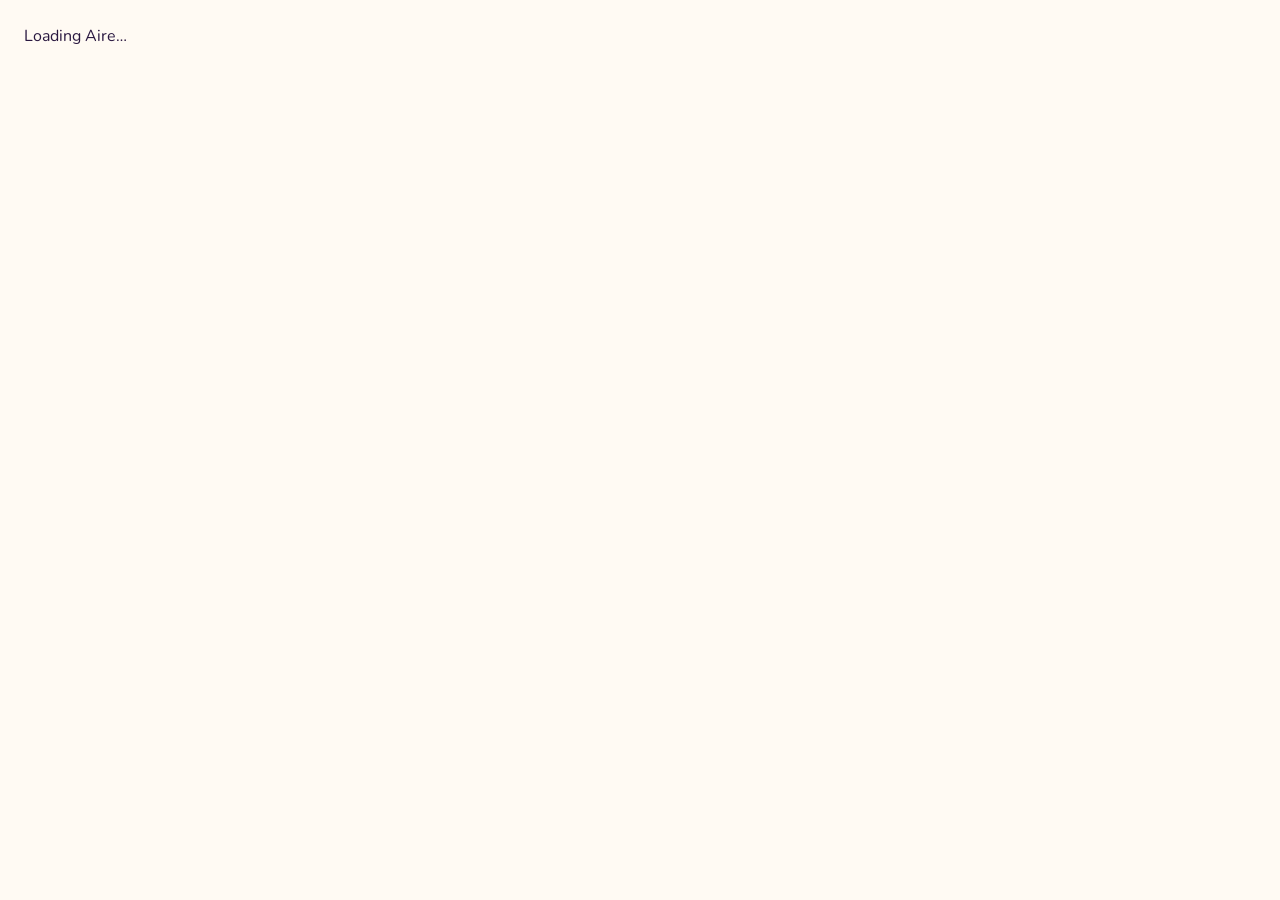
==== app.html @ 7f3675e6 "Add Aire site pages, styles, logo and app data layer (WIP) Co-Authored-By: Claude Opus 5.5 <noreply@" ====
<!doctype html>
<html lang="en-IE">
<head>
  <meta charset="utf-8">
  <meta name="viewport" content="width=device-width, initial-scale=1, viewport-fit=cover">
  <title>Aire · App</title>
  <meta name="description" content="The Aire app: find, book and manage vetted babysitters, or manage your babysitting jobs.">
  <link rel="icon" href="assets/logo-mark.svg" type="image/svg+xml">
  <link rel="preconnect" href="https://fonts.googleapis.com">
  <link rel="preconnect" href="https://fonts.gstatic.com" crossorigin>
  <link href="https://fonts.googleapis.com/css2?family=Fredoka:wght@500;600;700&family=Nunito:wght@500;600;700;800&display=swap" rel="stylesheet">
  <link rel="stylesheet" href="css/styles.css">
  <script src="js/site.js"></script>
</head>
<body class="app-body">
  <div id="root" aria-live="polite"><p style="padding:24px">Loading Aire…</p></div>
  <div class="toasts" id="toasts" role="status" aria-live="polite"></div>
  <div id="modal-root"></div>
  <noscript><p style="padding:24px">The Aire app needs JavaScript to run.</p></noscript>
  <script src="js/store.js"></script>
  <script src="js/app.js"></script>
</body>
</html>
---- css/styles.css ----
/* =========================================================
   Aire — shared styles
   Palette: pink · blue · purple · yellow
   ========================================================= */
:root {
  --pink: #ec4899;
  --pink-soft: #fde2f0;
  --blue: #3b82f6;
  --blue-soft: #dbeafe;
  --purple: #6b2d8f;
  --purple-2: #8b46b8;
  --purple-soft: #efe3f8;
  --yellow: #fbbf24;
  --yellow-soft: #fff4cf;

  --bg: #fffaf3;
  --surface: #ffffff;
  --surface-2: #faf3ff;
  --text: #2a1840;
  --muted: #6d5f80;
  --border: #eadff3;
  --shadow: 0 10px 30px -12px rgba(75, 30, 110, .25);
  --ok: #16a34a;
  --warn: #d97706;
  --danger: #dc2626;

  --radius: 18px;
  --radius-sm: 12px;
  --font-display: "Fredoka", "Nunito", system-ui, sans-serif;
  --font-body: "Nunito", system-ui, -apple-system, "Segoe UI", sans-serif;
  color-scheme: light;
}

@media (prefers-color-scheme: dark) {
  :root:not([data-theme="light"]) {
    --bg: #130b1d;
    --surface: #1e1430;
    --surface-2: #261a3b;
    --text: #f6efff;
    --muted: #b7a8cc;
    --border: #35274d;
    --pink-soft: #3d1a33;
    --blue-soft: #172a4a;
    --purple-soft: #2e1b44;
    --yellow-soft: #3a2f12;
    --purple: #c08ae6;
    --purple-2: #d6a8f5;
    --shadow: 0 10px 30px -12px rgba(0, 0, 0, .6);
    color-scheme: dark;
  }
}
:root[data-theme="dark"] {
  --bg: #130b1d;
  --surface: #1e1430;
  --surface-2: #261a3b;
  --text: #f6efff;
  --muted: #b7a8cc;
  --border: #35274d;
  --pink-soft: #3d1a33;
  --blue-soft: #172a4a;
  --purple-soft: #2e1b44;
  --yellow-soft: #3a2f12;
  --purple: #c08ae6;
  --purple-2: #d6a8f5;
  --shadow: 0 10px 30px -12px rgba(0, 0, 0, .6);
  color-scheme: dark;
}

* { box-sizing: border-box; }
html { scroll-behavior: smooth; }
body {
  margin: 0;
  font-family: var(--font-body);
  background: var(--bg);
  color: var(--text);
  line-height: 1.55;
  -webkit-font-smoothing: antialiased;
}
img, svg { max-width: 100%; }
a { color: var(--purple); }
h1, h2, h3, h4 { font-family: var(--font-display); line-height: 1.15; margin: 0 0 .5em; font-weight: 600; }
h1 { font-size: clamp(2.2rem, 5vw, 3.6rem); }
h2 { font-size: clamp(1.7rem, 3.4vw, 2.4rem); }
h3 { font-size: 1.25rem; }
p { margin: 0 0 1em; }
.muted { color: var(--muted); }
.small { font-size: .875rem; }
.center { text-align: center; }
.container { width: min(1120px, 100% - 32px); margin-inline: auto; }
.sr-only { position: absolute; width: 1px; height: 1px; overflow: hidden; clip: rect(0 0 0 0); white-space: nowrap; }

/* ---------- brand ---------- */
.brand { display: inline-flex; align-items: center; gap: 10px; text-decoration: none; color: var(--purple); }
.brand img { width: 46px; height: auto; }
.brand span { font-family: var(--font-display); font-weight: 700; font-size: 1.7rem; letter-spacing: .04em; }
.gradient-text {
  background: linear-gradient(90deg, var(--pink), var(--purple-2) 45%, var(--blue));
  -webkit-background-clip: text; background-clip: text; color: transparent;
}
.rainbow-bar { height: 6px; background: linear-gradient(90deg, var(--blue), var(--yellow), var(--pink), var(--purple-2)); }

/* ---------- site header ---------- */
.site-header { position: sticky; top: 0; z-index: 50; background: color-mix(in srgb, var(--bg) 88%, transparent); backdrop-filter: blur(10px); border-bottom: 1px solid var(--border); }
.site-header .container { display: flex; align-items: center; justify-content: space-between; gap: 16px; min-height: 68px; }
.nav { display: flex; align-items: center; gap: 6px; }
.nav a { text-decoration: none; color: var(--text); font-weight: 700; padding: 8px 12px; border-radius: 999px; }
.nav a:hover, .nav a[aria-current="page"] { background: var(--purple-soft); color: var(--purple); }
.nav-toggle { display: none; }
@media (max-width: 820px) {
  .nav-toggle { display: inline-flex; }
  .nav { display: none; position: absolute; top: 68px; left: 0; right: 0; flex-direction: column; align-items: stretch; background: var(--surface); padding: 12px 16px 18px; border-bottom: 1px solid var(--border); box-shadow: var(--shadow); }
  .nav.open { display: flex; }
}

/* ---------- buttons ---------- */
.btn {
  --b: var(--purple);
  display: inline-flex; align-items: center; justify-content: center; gap: 8px;
  font: 700 1rem var(--font-body); padding: 12px 22px; border-radius: 999px;
  border: 2px solid var(--b); background: var(--b); color: #fff; cursor: pointer;
  text-decoration: none; transition: transform .12s, box-shadow .12s, background .12s;
}
.btn:hover { transform: translateY(-1px); box-shadow: var(--shadow); }
.btn:active { transform: translateY(0); }
.btn:disabled { opacity: .5; cursor: not-allowed; transform: none; box-shadow: none; }
.btn.pink { --b: var(--pink); }
.btn.blue { --b: var(--blue); }
.btn.yellow { --b: var(--yellow); color: #3a2400; }
.btn.danger { --b: var(--danger); }
.btn.ghost { background: transparent; color: var(--b); }
.btn.light { background: var(--surface); color: var(--text); border-color: var(--border); }
.btn.sm { padding: 7px 14px; font-size: .875rem; }
.btn.block { width: 100%; }
.icon-btn { display: inline-grid; place-items: center; width: 42px; height: 42px; border-radius: 50%; border: 1px solid var(--border); background: var(--surface); color: var(--text); cursor: pointer; position: relative; }
.icon-btn:hover { background: var(--purple-soft); }
.icon-btn svg { width: 22px; height: 22px; }
.dot { position: absolute; top: 4px; right: 4px; min-width: 18px; height: 18px; border-radius: 9px; background: var(--pink); color: #fff; font-size: .7rem; font-weight: 800; display: grid; place-items: center; padding: 0 4px; }

/* ---------- landing ---------- */
.hero { padding: 72px 0 56px; position: relative; overflow: hidden; }
.hero .container { display: grid; grid-template-columns: 1.1fr .9fr; gap: 40px; align-items: center; }
.hero .lead { font-size: 1.2rem; color: var(--muted); max-width: 34em; }
.hero-cta { display: flex; flex-wrap: wrap; gap: 12px; margin-top: 24px; }
.hero-art { position: relative; display: grid; place-items: center; }
.hero-art .blob { position: absolute; border-radius: 50%; filter: blur(2px); opacity: .9; }
.hero-art .b1 { width: 220px; height: 220px; background: var(--yellow); top: -10px; left: 0; opacity: .55; }
.hero-art .b2 { width: 260px; height: 260px; background: var(--pink); bottom: -20px; right: -10px; opacity: .4; }
.hero-art .b3 { width: 180px; height: 180px; background: var(--blue); bottom: 20px; left: 30px; opacity: .35; }
.hero-art .logo-card { position: relative; background: var(--surface); border-radius: 32px; padding: 40px 36px 28px; box-shadow: var(--shadow); text-align: center; width: min(380px, 100%); }
.hero-art .logo-card img { width: 100%; }
.hero-art .logo-card .word { font-family: var(--font-display); font-weight: 700; font-size: 4.2rem; color: var(--purple); letter-spacing: .05em; line-height: 1; margin-top: 8px; }
.pill { display: inline-flex; align-items: center; gap: 6px; padding: 6px 12px; border-radius: 999px; font-weight: 700; font-size: .85rem; background: var(--purple-soft); color: var(--purple); }
.pill.pink { background: var(--pink-soft); color: var(--pink); }
.pill.blue { background: var(--blue-soft); color: var(--blue); }
.pill.yellow { background: var(--yellow-soft); color: #a16207; }
:root[data-theme="dark"] .pill.yellow { color: var(--yellow); }
@media (prefers-color-scheme: dark) { :root:not([data-theme="light"]) .pill.yellow { color: var(--yellow); } }
@media (max-width: 860px) { .hero .container { grid-template-columns: 1fr; } .hero { padding-top: 40px; } }

section.block { padding: 64px 0; }
section.alt { background: var(--surface-2); }
.section-head { max-width: 680px; margin-bottom: 32px; }
.section-head.center { margin-inline: auto; }
.grid { display: grid; gap: 20px; }
.grid.c2 { grid-template-columns: repeat(2, minmax(0, 1fr)); }
.grid.c3 { grid-template-columns: repeat(3, minmax(0, 1fr)); }
.grid.c4 { grid-template-columns: repeat(4, minmax(0, 1fr)); }
@media (max-width: 900px) { .grid.c3, .grid.c4 { grid-template-columns: repeat(2, minmax(0, 1fr)); } }
@media (max-width: 620px) { .grid.c2, .grid.c3, .grid.c4 { grid-template-columns: 1fr; } }

.card { background: var(--surface); border: 1px solid var(--border); border-radius: var(--radius); padding: 22px; box-shadow: 0 1px 0 rgba(0,0,0,.02); }
.card.accent-pink { border-top: 5px solid var(--pink); }
.card.accent-blue { border-top: 5px solid var(--blue); }
.card.accent-purple { border-top: 5px solid var(--purple-2); }
.card.accent-yellow { border-top: 5px solid var(--yellow); }
.feature-icon { width: 48px; height: 48px; border-radius: 14px; display: grid; place-items: center; margin-bottom: 14px; }
.feature-icon svg { width: 26px; height: 26px; }
.fi-pink { background: var(--pink-soft); color: var(--pink); }
.fi-blue { background: var(--blue-soft); color: var(--blue); }
.fi-purple { background: var(--purple-soft); color: var(--purple); }
.fi-yellow { background: var(--yellow-soft); color: #b45309; }

.steps { counter-reset: s; }
.step { position: relative; padding-left: 64px; }
.step::before { counter-increment: s; content: counter(s); position: absolute; left: 0; top: 0; width: 46px; height: 46px; border-radius: 50%; display: grid; place-items: center; font: 700 1.3rem var(--font-display); color: #fff; background: var(--purple-2); }
.step:nth-child(4n+1)::before { background: var(--blue); }
.step:nth-child(4n+2)::before { background: var(--yellow); color: #3a2400; }
.step:nth-child(4n+3)::before { background: var(--pink); }

.stat { text-align: center; }
.stat b { display: block; font: 700 2.4rem var(--font-display); }
.stat:nth-child(4n+1) b { color: var(--pink); }
.stat:nth-child(4n+2) b { color: var(--blue); }
.stat:nth-child(4n+3) b { color: var(--purple-2); }
.stat:nth-child(4n+4) b { color: #d99a06; }

.cta-band { background: linear-gradient(120deg, var(--purple), var(--pink)); color: #fff; border-radius: 28px; padding: 44px; display: flex; flex-wrap: wrap; align-items: center; justify-content: space-between; gap: 20px; }
:root[data-theme="dark"] .cta-band { background: linear-gradient(120deg, #4c1d6e, #9d1f62); }
@media (prefers-color-scheme: dark) { :root:not([data-theme="light"]) .cta-band { background: linear-gradient(120deg, #4c1d6e, #9d1f62); } }
.cta-band h2 { margin: 0; }

details.faq { background: var(--surface); border: 1px solid var(--border); border-radius: var(--radius-sm); padding: 16px 20px; margin-bottom: 10px; }
details.faq summary { cursor: pointer; font-weight: 800; }
details.faq p { margin: 10px 0 0; color: var(--muted); }

table.data { width: 100%; border-collapse: collapse; background: var(--surface); border-radius: var(--radius-sm); overflow: hidden; }
table.data th, table.data td { text-align: left; padding: 12px 14px; border-bottom: 1px solid var(--border); vertical-align: top; }
table.data th { background: var(--purple-soft); color: var(--purple); font-family: var(--font-display); font-weight: 600; }
.table-wrap { overflow-x: auto; border: 1px solid var(--border); border-radius: var(--radius-sm); }

.swot { display: grid; grid-template-columns: 1fr 1fr; gap: 14px; }
.swot .card h3 { display: flex; align-items: center; gap: 10px; }
.swot .card h3 b { width: 36px; height: 36px; border-radius: 10px; display: grid; place-items: center; color: #fff; }
@media (max-width: 620px) { .swot { grid-template-columns: 1fr; } }

.bmc { display: grid; grid-template-columns: repeat(5, 1fr); grid-template-rows: auto auto auto; gap: 10px; }
.bmc .card { padding: 16px; }
.bmc h4 { font-size: 1rem; margin-bottom: 6px; }
.bmc ul { margin: 0; padding-left: 18px; font-size: .92rem; }
.bmc .kp { grid-column: 1; grid-row: 1 / 3; }
.bmc .ka { grid-column: 2; grid-row: 1; }
.bmc .kr { grid-column: 2; grid-row: 2; }
.bmc .vp { grid-column: 3; grid-row: 1 / 3; }
.bmc .cr { grid-column: 4; grid-row: 1; }
.bmc .ch { grid-column: 4; grid-row: 2; }
.bmc .cs { grid-column: 5; grid-row: 1 / 3; }
.bmc .co { grid-column: 1 / 3; grid-row: 3; }
.bmc .rs { grid-column: 3 / 6; grid-row: 3; }
@media (max-width: 900px) { .bmc { grid-template-columns: 1fr 1fr; } .bmc > * { grid-column: auto !important; grid-row: auto !important; } }
@media (max-width: 560px) { .bmc { grid-template-columns: 1fr; } }

ul.ticks { list-style: none; padding: 0; margin: 0; }
ul.ticks li { padding-left: 28px; position: relative; margin-bottom: 8px; }
ul.ticks li::before { content: ""; position: absolute; left: 0; top: 4px; width: 18px; height: 18px; border-radius: 50%; background: var(--pink) url("data:image/svg+xml,%3Csvg xmlns='http://www.w3.org/2000/svg' viewBox='0 0 24 24' fill='none' stroke='white' stroke-width='3.5' stroke-linecap='round' stroke-linejoin='round'%3E%3Cpath d='M5 12l5 5 9-10'/%3E%3C/svg%3E") center/12px no-repeat; }
ul.ticks.blue li::before { background-color: var(--blue); }
ul.ticks.purple li::before { background-color: var(--purple-2); }
ul.ticks.yellow li::before { background-color: #e0a106; }

.site-footer { padding: 40px 0; border-top: 1px solid var(--border); margin-top: 40px; }
.site-footer .container { display: flex; flex-wrap: wrap; justify-content: space-between; gap: 20px; align-items: center; }
.site-footer nav a { margin-right: 14px; color: var(--muted); text-decoration: none; font-weight: 700; }

.toc { display: flex; flex-wrap: wrap; gap: 8px; margin: 18px 0 0; }
.toc a { text-decoration: none; }

/* =========================================================
   APP
   ========================================================= */
body.app-body { min-height: 100vh; }
.app-shell { display: grid; grid-template-columns: 250px 1fr; min-height: 100vh; }
.app-side { background: var(--surface); border-right: 1px solid var(--border); padding: 18px 14px; display: flex; flex-direction: column; gap: 6px; position: sticky; top: 0; height: 100vh; }
.app-side .brand { margin: 0 8px 18px; }
.side-link { display: flex; align-items: center; gap: 12px; padding: 11px 14px; border-radius: 14px; color: var(--text); text-decoration: none; font-weight: 700; }
.side-link svg { width: 22px; height: 22px; }
.side-link:hover { background: var(--surface-2); }
.side-link.active { background: var(--purple-soft); color: var(--purple); }
.side-foot { margin-top: auto; display: grid; gap: 8px; }
.app-main { min-width: 0; }
.app-top { display: flex; align-items: center; justify-content: space-between; gap: 12px; padding: 16px 24px; border-bottom: 1px solid var(--border); background: color-mix(in srgb, var(--bg) 90%, transparent); backdrop-filter: blur(8px); position: sticky; top: 0; z-index: 30; }
.app-top h1 { font-size: 1.6rem; margin: 0; }
.app-top .actions { display: flex; align-items: center; gap: 8px; }
.app-content { padding: 24px; max-width: 980px; }
.bottom-nav { display: none; }
.mobile-brand { display: none; }
@media (max-width: 820px) {
  .app-shell { grid-template-columns: 1fr; }
  .app-side { display: none; }
  .mobile-brand { display: inline-flex; }
  .mobile-brand img { width: 36px; }
  .app-top { padding: 12px 16px; }
  .app-top h1 { font-size: 1.3rem; }
  .app-content { padding: 16px 16px 100px; }
  .bottom-nav { display: grid; grid-auto-flow: column; grid-auto-columns: 1fr; position: fixed; bottom: 0; left: 0; right: 0; background: var(--surface); border-top: 1px solid var(--border); z-index: 40; padding: 6px 4px calc(6px + env(safe-area-inset-bottom)); }
  .bottom-nav a { display: grid; justify-items: center; gap: 2px; font-size: .72rem; font-weight: 700; color: var(--muted); text-decoration: none; padding: 6px 0; border-radius: 12px; }
  .bottom-nav a svg { width: 22px; height: 22px; }
  .bottom-nav a.active { color: var(--purple); background: var(--purple-soft); }
}

.role-switch { display: grid; grid-template-columns: 1fr 1fr; background: var(--surface-2); border: 1px solid var(--border); border-radius: 999px; padding: 4px; }
.role-switch button { border: 0; background: transparent; padding: 8px 10px; border-radius: 999px; font: 700 .85rem var(--font-body); color: var(--muted); cursor: pointer; }
.role-switch button.on { background: var(--surface); color: var(--purple); box-shadow: 0 2px 8px rgba(0,0,0,.08); }

.panel { background: var(--surface); border: 1px solid var(--border); border-radius: var(--radius); padding: 20px; margin-bottom: 18px; }
.panel.yellow { background: var(--yellow-soft); border-color: transparent; }
.panel.pink { background: var(--pink-soft); border-color: transparent; }
.panel.blue { background: var(--blue-soft); border-color: transparent; }
.panel.purple { background: var(--purple-soft); border-color: transparent; }
.panel h2 { font-size: 1.3rem; }
.panel-head { display: flex; align-items: center; justify-content: space-between; gap: 10px; margin-bottom: 12px; }
.panel-head h2, .panel-head h3 { margin: 0; }

.form-grid { display: grid; grid-template-columns: repeat(2, minmax(0, 1fr)); gap: 12px; }
.form-grid .full { grid-column: 1 / -1; }
@media (max-width: 560px) { .form-grid { grid-template-columns: 1fr; } }
label.field { display: grid; gap: 6px; font-weight: 700; font-size: .9rem; }
label.field .hint { font-weight: 500; color: var(--muted); font-size: .8rem; }
input, select, textarea {
  font: 500 1rem var(--font-body); color: var(--text); background: var(--surface);
  border: 1.5px solid var(--border); border-radius: 12px; padding: 11px 12px; width: 100%;
}
textarea { resize: vertical; min-height: 84px; }
input:focus, select:focus, textarea:focus, button:focus-visible, a:focus-visible { outline: 3px solid color-mix(in srgb, var(--blue) 55%, transparent); outline-offset: 1px; border-color: var(--blue); }
.check { display: flex; gap: 10px; align-items: flex-start; font-weight: 600; font-size: .92rem; cursor: pointer; }
.check input { width: 20px; height: 20px; margin-top: 2px; accent-color: var(--purple-2); flex: none; }
.ages { display: flex; flex-wrap: wrap; gap: 8px; }
.chip { display: inline-flex; align-items: center; gap: 6px; padding: 7px 12px; border-radius: 999px; border: 1.5px solid var(--border); background: var(--surface); font-weight: 700; font-size: .85rem; cursor: pointer; color: var(--text); }
.chip.on { background: var(--purple-2); border-color: var(--purple-2); color: #fff; }
.chip input { display: none; }

.toggle { position: relative; width: 52px; height: 30px; flex: none; }
.toggle input { opacity: 0; width: 0; height: 0; }
.toggle span { position: absolute; inset: 0; background: var(--border); border-radius: 999px; cursor: pointer; transition: .2s; }
.toggle span::after { content: ""; position: absolute; left: 4px; top: 4px; width: 22px; height: 22px; border-radius: 50%; background: #fff; transition: .2s; box-shadow: 0 1px 3px rgba(0,0,0,.2); }
.toggle input:checked + span { background: var(--ok); }
.toggle input:checked + span::after { transform: translateX(22px); }

.avatar { width: 46px; height: 46px; border-radius: 50%; display: grid; place-items: center; font: 700 1rem var(--font-display); color: #fff; flex: none; }
.avatar.lg { width: 84px; height: 84px; font-size: 1.8rem; }
.av-0 { background: var(--pink); } .av-1 { background: var(--blue); } .av-2 { background: var(--purple-2); } .av-3 { background: #e0a106; }

.sitter-row { display: flex; gap: 14px; align-items: center; padding: 14px; border: 1px solid var(--border); border-radius: var(--radius-sm); background: var(--surface); margin-bottom: 10px; }
.sitter-row .info { flex: 1; min-width: 0; }
.sitter-row .info h3 { margin: 0; font-size: 1.05rem; display: flex; align-items: center; gap: 8px; flex-wrap: wrap; }
.sitter-row .meta { color: var(--muted); font-size: .88rem; }
.sitter-row .price { text-align: right; font-weight: 800; white-space: nowrap; }
.sitter-row .btns { display: flex; gap: 8px; flex-wrap: wrap; justify-content: flex-end; }
@media (max-width: 560px) { .sitter-row { flex-wrap: wrap; } .sitter-row .btns { width: 100%; justify-content: stretch; } .sitter-row .btns .btn { flex: 1; } }

.badges { display: flex; flex-wrap: wrap; gap: 6px; margin-top: 6px; }
.badge { display: inline-flex; align-items: center; gap: 4px; font-size: .74rem; font-weight: 800; padding: 3px 9px; border-radius: 999px; }
.badge svg { width: 13px; height: 13px; }
.badge.garda { background: var(--blue-soft); color: var(--blue); }
.badge.cf { background: var(--purple-soft); color: var(--purple); }
.badge.fa { background: var(--pink-soft); color: var(--pink); }
.badge.id { background: var(--yellow-soft); color: #a16207; }
.badge.off { background: var(--surface-2); color: var(--muted); text-decoration: line-through; }
.stars { color: #f59e0b; letter-spacing: 1px; white-space: nowrap; }

.kv { display: grid; grid-template-columns: repeat(2, minmax(0, 1fr)); gap: 10px; }
.kv > div { background: var(--surface-2); border-radius: 12px; padding: 10px 12px; }
.kv small { display: block; color: var(--muted); font-weight: 700; font-size: .75rem; text-transform: uppercase; letter-spacing: .04em; }
.kv b { font-weight: 800; }

.status { display: inline-block; font-size: .75rem; font-weight: 800; padding: 3px 10px; border-radius: 999px; text-transform: uppercase; letter-spacing: .04em; }
.st-pending { background: var(--yellow-soft); color: #a16207; }
.st-confirmed { background: var(--blue-soft); color: var(--blue); }
.st-active { background: var(--pink-soft); color: var(--pink); }
.st-completed { background: #dcfce7; color: #15803d; }
.st-cancelled, .st-declined { background: var(--surface-2); color: var(--muted); }
:root[data-theme="dark"] .st-completed { background: #12361f; color: #4ade80; }
@media (prefers-color-scheme: dark) { :root:not([data-theme="light"]) .st-completed { background: #12361f; color: #4ade80; } }

.tabs { display: flex; gap: 6px; margin-bottom: 14px; flex-wrap: wrap; }
.tabs button { border: 1.5px solid var(--border); background: var(--surface); color: var(--text); padding: 8px 14px; border-radius: 999px; font: 700 .9rem var(--font-body); cursor: pointer; }
.tabs button.on { background: var(--purple-2); border-color: var(--purple-2); color: #fff; }

.empty { text-align: center; padding: 36px 16px; color: var(--muted); }
.empty svg { width: 52px; height: 52px; color: var(--purple-2); opacity: .7; margin-bottom: 8px; }

.cost { display: grid; gap: 6px; font-size: .95rem; }
.cost div { display: flex; justify-content: space-between; gap: 10px; }
.cost .total { border-top: 1px dashed var(--border); padding-top: 8px; margin-top: 4px; font-weight: 800; font-size: 1.1rem; }

.chat { display: flex; flex-direction: column; gap: 8px; max-height: 50vh; overflow-y: auto; padding: 4px; margin-bottom: 12px; }
.msg { max-width: 78%; padding: 9px 13px; border-radius: 16px; background: var(--surface-2); }
.msg.me { align-self: flex-end; background: var(--purple-2); color: #fff; border-bottom-right-radius: 4px; }
.msg.them { border-bottom-left-radius: 4px; }
.msg.system { align-self: center; background: var(--yellow-soft); color: #92400e; font-size: .82rem; font-weight: 700; max-width: 95%; text-align: center; }
.msg time { display: block; font-size: .7rem; opacity: .7; margin-top: 2px; }
.chat-form { display: flex; gap: 8px; }

/* modal + toast */
.modal-back { position: fixed; inset: 0; background: rgba(20, 8, 32, .55); display: grid; place-items: center; z-index: 100; padding: 16px; animation: fade .15s; }
.modal { background: var(--surface); color: var(--text); border-radius: 22px; width: min(560px, 100%); max-height: 90vh; overflow-y: auto; padding: 24px; box-shadow: 0 30px 80px -20px rgba(0,0,0,.5); animation: pop .18s; }
.modal-head { display: flex; justify-content: space-between; align-items: center; gap: 10px; margin-bottom: 14px; }
.modal-head h2 { margin: 0; font-size: 1.4rem; }
.modal-foot { display: flex; gap: 10px; justify-content: flex-end; margin-top: 18px; flex-wrap: wrap; }
@keyframes fade { from { opacity: 0; } }
@keyframes pop { from { transform: scale(.96); opacity: 0; } }
.toasts { position: fixed; top: 16px; right: 16px; z-index: 200; display: grid; gap: 8px; width: min(360px, calc(100% - 32px)); }
.toast { background: var(--surface); border: 1px solid var(--border); border-left: 6px solid var(--purple-2); border-radius: 14px; padding: 12px 14px; box-shadow: var(--shadow); font-weight: 700; animation: pop .2s; }
.toast.ok { border-left-color: var(--ok); }
.toast.pink { border-left-color: var(--pink); }
.toast.warn { border-left-color: var(--warn); }

.notif { display: flex; gap: 12px; padding: 12px; border-radius: 12px; align-items: flex-start; }
.notif.unread { background: var(--yellow-soft); }
.notif .ic { width: 36px; height: 36px; border-radius: 10px; display: grid; place-items: center; background: var(--purple-soft); color: var(--purple); flex: none; }
.notif .ic svg { width: 20px; height: 20px; }

.sos { position: fixed; right: 18px; bottom: 18px; z-index: 45; background: var(--danger); color: #fff; border: 0; border-radius: 999px; padding: 14px 20px; font: 800 1rem var(--font-body); box-shadow: 0 10px 30px -8px rgba(220,38,38,.7); cursor: pointer; display: flex; gap: 8px; align-items: center; }
@media (max-width: 820px) { .sos { bottom: 84px; } }

.auth-wrap { min-height: 100vh; display: grid; place-items: center; padding: 24px 16px; background:
  radial-gradient(circle at 10% 10%, color-mix(in srgb, var(--yellow) 35%, transparent), transparent 40%),
  radial-gradient(circle at 90% 20%, color-mix(in srgb, var(--pink) 30%, transparent), transparent 40%),
  radial-gradient(circle at 30% 95%, color-mix(in srgb, var(--blue) 30%, transparent), transparent 45%), var(--bg); }
.auth-card { width: min(520px, 100%); background: var(--surface); border-radius: 26px; padding: 28px; box-shadow: var(--shadow); }
.auth-card .brand { justify-content: center; width: 100%; margin-bottom: 8px; }

.bar { height: 10px; border-radius: 999px; background: var(--surface-2); overflow: hidden; }
.bar i { display: block; height: 100%; background: linear-gradient(90deg, var(--blue), var(--purple-2), var(--pink)); }
.chart { display: flex; align-items: flex-end; gap: 10px; height: 160px; padding-top: 10px; }
.chart .col { flex: 1; display: grid; gap: 6px; justify-items: center; height: 100%; align-content: end; }
.chart .col i { width: 100%; max-width: 44px; border-radius: 10px 10px 4px 4px; background: linear-gradient(180deg, var(--pink), var(--purple-2)); min-height: 4px; }
.chart .col small { font-size: .72rem; color: var(--muted); font-weight: 700; }

.cal { display: grid; grid-template-columns: repeat(7, 1fr); gap: 6px; }
.cal .d { border: 1.5px solid var(--border); border-radius: 12px; padding: 8px 4px; text-align: center; cursor: pointer; background: var(--surface); font-weight: 700; font-size: .85rem; color: var(--text); }
.cal .d small { display: block; color: var(--muted); font-size: .7rem; }
.cal .d.on { background: var(--ok); color: #fff; border-color: var(--ok); }
.cal .d.on small { color: #e6ffe9; }
.cal .d.job { box-shadow: inset 0 -4px 0 var(--pink); }
.slots { display: flex; flex-wrap: wrap; gap: 8px; }

.row { display: flex; gap: 10px; align-items: center; flex-wrap: wrap; }
.spread { display: flex; justify-content: space-between; align-items: center; gap: 10px; flex-wrap: wrap; }
.stack > * + * { margin-top: 10px; }
hr.soft { border: 0; border-top: 1px solid var(--border); margin: 16px 0; }
.list-plain { list-style: none; padding: 0; margin: 0; }
.list-plain li { padding: 10px 0; border-bottom: 1px solid var(--border); }
.list-plain li:last-child { border-bottom: 0; }
.searching { display: flex; align-items: center; gap: 10px; color: var(--muted); font-weight: 700; }
.spinner { width: 20px; height: 20px; border-radius: 50%; border: 3px solid var(--purple-soft); border-top-color: var(--pink); animation: spin .8s linear infinite; }
@keyframes spin { to { transform: rotate(360deg); } }
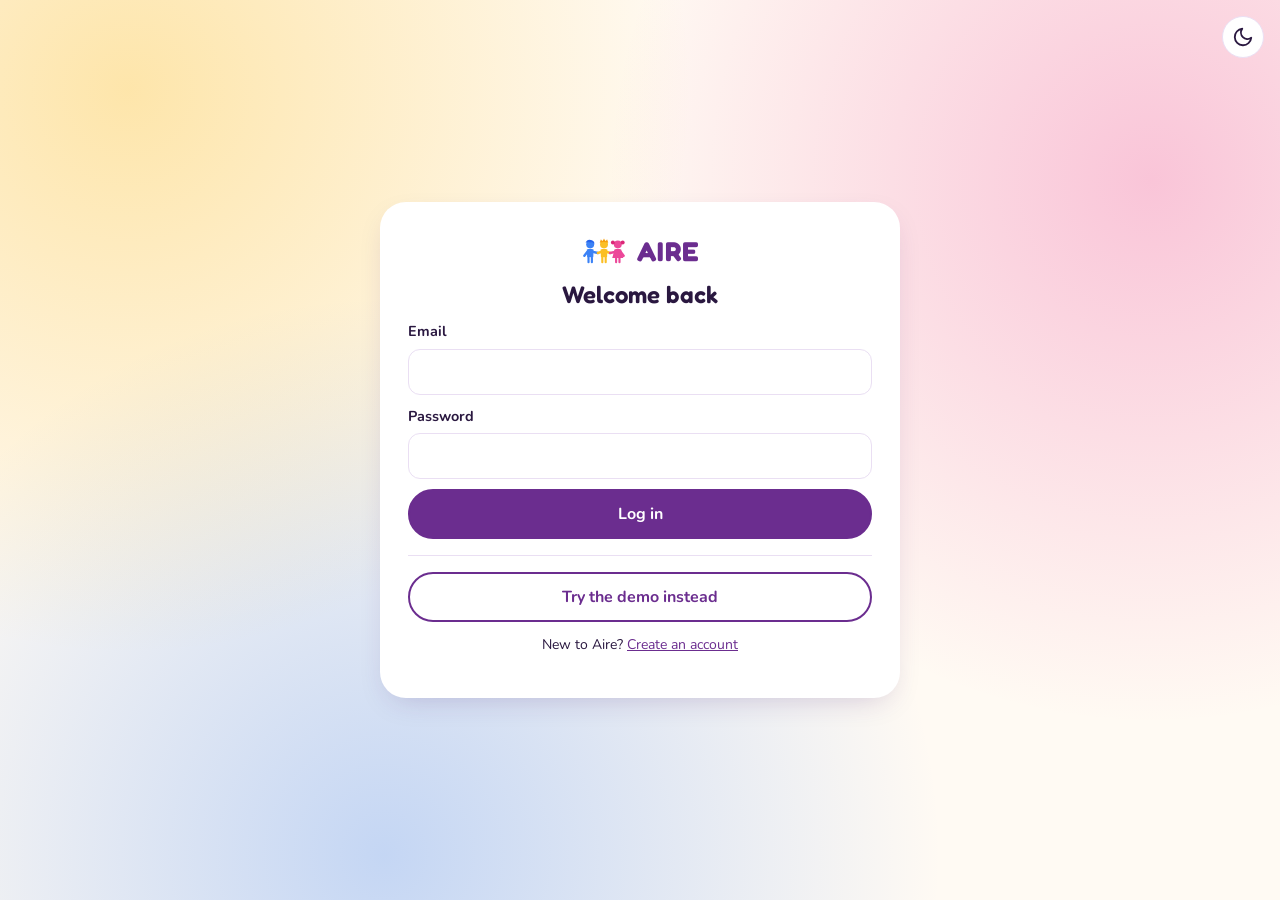
==== commit 32463c23: "Build the working Aire app: parent and sitter flows, booking, chat, safety tools Co-Authored-By: Cla" ====
--- a/app.html
+++ b/app.html
@@ -18,6 +18,9 @@
   <div id="modal-root"></div>
   <noscript><p style="padding:24px">The Aire app needs JavaScript to run.</p></noscript>
   <script src="js/store.js"></script>
-  <script src="js/app.js"></script>
+  <script src="js/app-core.js"></script>
+  <script src="js/app-parent.js"></script>
+  <script src="js/app-sitter.js"></script>
+  <script src="js/app-main.js"></script>
 </body>
 </html>
--- a/css/styles.css
+++ b/css/styles.css
@@ -423,3 +423,9 @@
 .searching { display: flex; align-items: center; gap: 10px; color: var(--muted); font-weight: 700; }
 .spinner { width: 20px; height: 20px; border-radius: 50%; border: 3px solid var(--purple-soft); border-top-color: var(--pink); animation: spin .8s linear infinite; }
 @keyframes spin { to { transform: rotate(360deg); } }
+@media (min-width: 821px) { .mobile-only-switch { display: none !important; } }
+button.side-link { width: 100%; text-align: left; color: var(--text); }
+.btn svg, .chip svg, .sos svg { width: 18px; height: 18px; flex: none; }
+.btn.sm svg { width: 16px; height: 16px; }
+.btn { white-space: nowrap; }
+@media (max-width: 420px) { .app-top .actions { gap: 6px; } .app-top .actions .btn.sm { padding: 6px 10px; font-size: .8rem; } }
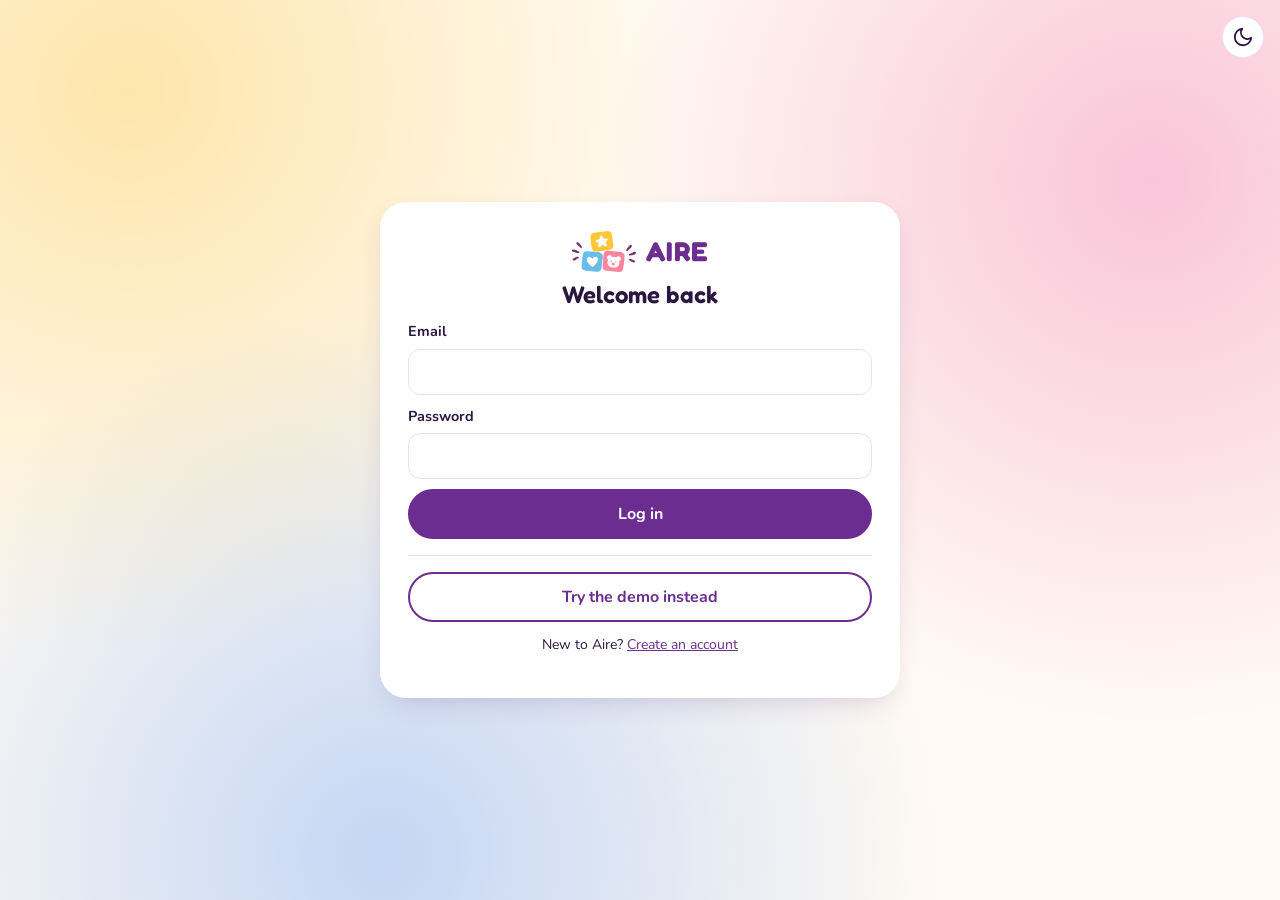
==== commit a259dab7: "Replace logo with the star, heart and teddy blocks logo Co-Authored-By: Claude Opus 5.5 <noreply@ant" ====
--- a/app.html
+++ b/app.html
@@ -5,7 +5,7 @@
   <meta name="viewport" content="width=device-width, initial-scale=1, viewport-fit=cover">
   <title>Aire · App</title>
   <meta name="description" content="The Aire app: find, book and manage vetted babysitters, or manage your babysitting jobs.">
-  <link rel="icon" href="assets/logo-mark.svg" type="image/svg+xml">
+  <link rel="icon" href="assets/favicon.png" type="image/png">
   <link rel="preconnect" href="https://fonts.googleapis.com">
   <link rel="preconnect" href="https://fonts.gstatic.com" crossorigin>
   <link href="https://fonts.googleapis.com/css2?family=Fredoka:wght@500;600;700&family=Nunito:wght@500;600;700;800&display=swap" rel="stylesheet">
--- a/css/styles.css
+++ b/css/styles.css
@@ -429,3 +429,8 @@
 .btn.sm svg { width: 16px; height: 16px; }
 .btn { white-space: nowrap; }
 @media (max-width: 420px) { .app-top .actions { gap: 6px; } .app-top .actions .btn.sm { padding: 6px 10px; font-size: .8rem; } }
+/* logo: the full logo always sits on a light plate so the purple wordmark reads in dark mode */
+.hero-art .logo-card, .logo-plate { background: #fffdf8; }
+.hero-art .logo-card p.muted { color: #6d5f80; }
+.brand img { width: 54px; }
+.auth-card .brand img { width: 64px; }
